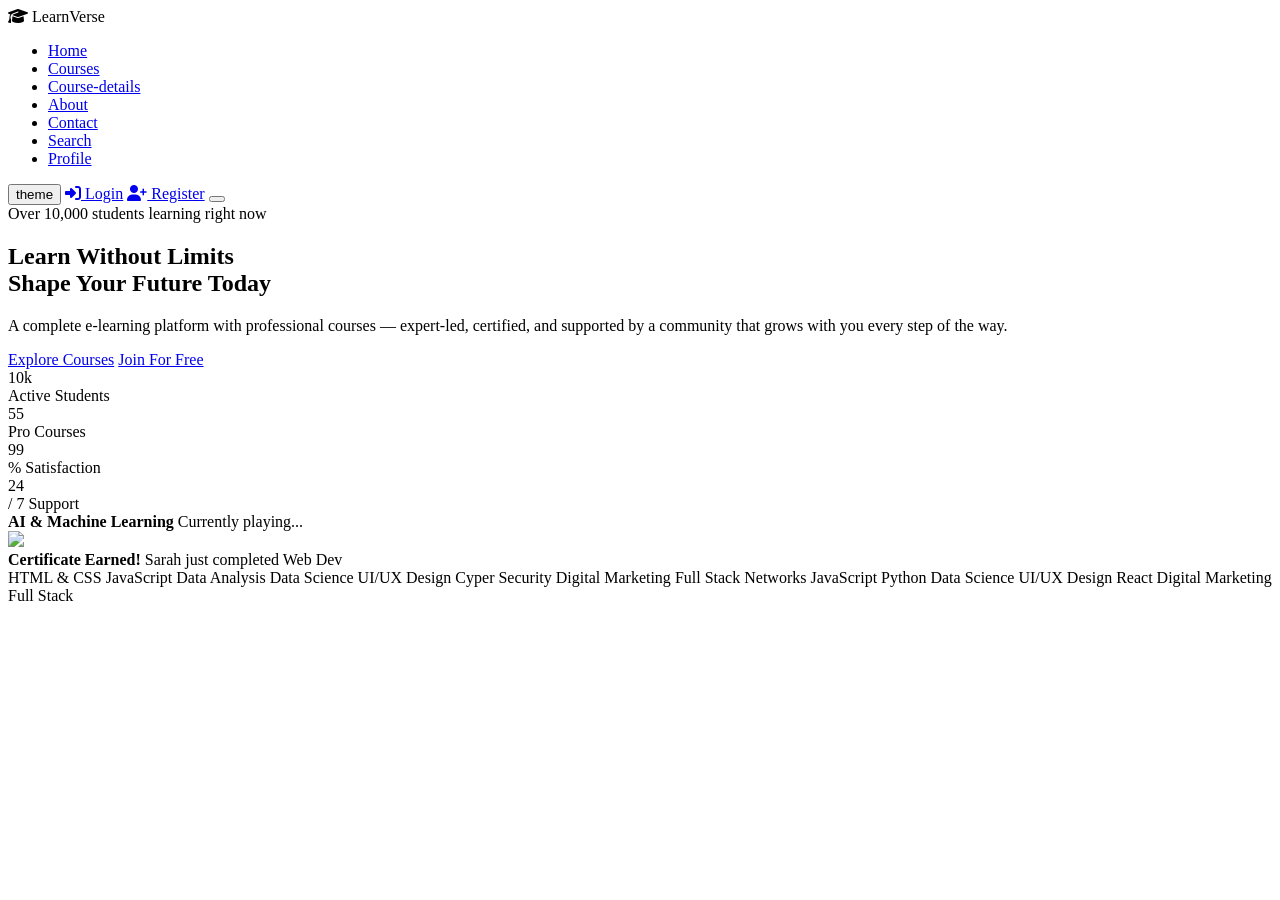
==== index.html @ dc3880ae "Add files via upload" ====
<!DOCTYPE html>
<html lang="en" data-theme="dark"
data-theme="light">
<head>
  <meta charset="UTF-8"/>
  <meta name="viewport" content="width=device-width, initial-scale=1.0"/>
  <title>LearnVerse  Learn Without Limits</title>
  <link rel="stylesheet" href="style.css"/>
  <link rel="stylesheet" href="https://cdnjs.cloudflare.com/ajax/libs/font-awesome/6.5.1/css/all.min.css">
    <script src="themes.js"></script>
</head>
<body>
<div class="bg-canvas"></div>
<div id="stars"></div>

<nav id="navbar">
  <div class="nav-left">
    <div class="logo"> <i class="fas fa-graduation-cap"></i> LearnVerse</div>
  </div>
<ul class="nav-links" id="navLinks">
     <li><a href="index.html" class="active">Home</a></li>
    <li><a href="courses.html">Courses</a></li>
    <li><a href="Artificial_Intelligence.html">Course-details</a></li>
    <li><a href="about.html" >About</a></li>
    <li><a href="contact.html">Contact</a></li>
    <li><a href="search.html">Search</a></li>
    <li><a href="profile.html">Profile</a></li>
  </ul>
  <div class="nav-right">
  <button class="theme-toggle" id="themeToggle">
  theme
  </button>
    <a href="Log-in.html" class="btn-nav-login"><i class="fas fa-sign-in-alt"></i> Login</a>
    <a href="register.html" class="btn-nav-register"><i class="fas fa-user-plus"></i> Register</a>
    <button class="hamburger" id="hamburger"></button>
  </div>
</nav>
<section class="hero" id="home">
  <div class="hero-content">
    <div class="hero-badge">
      <span class="badge-dot"></span>
      Over 10,000 students learning right now
    </div>
    <h1>Learn Without Limits<br><span class="accent">Shape Your Future Today</span></h1>
    <p>A complete e-learning platform with professional courses — expert-led, certified, and supported by a community that grows with you every step of the way.</p>
    <div class="hero-buttons">
      <a href="courses.html" class="btn-primary" target="_blank"> Explore Courses</a>
      <a href="Log-in.html" class="btn-secondary" taeget="_blank"> Join For Free</a>
    </div>
    <div class="hero-stats">
      <div class="stat"><div class="stat-num" data-target="10000">10k</div><div class="stat-label">Active Students</div></div>
      <div class="stat"><div class="stat-num" data-target="50">55</div><div class="stat-label">Pro Courses</div></div>
      <div class="stat"><div class="stat-num" data-target="98">99</div><div class="stat-label">% Satisfaction</div></div>
      <div class="stat"><div class="stat-num" data-target="24">24</div><div class="stat-label">/ 7 Support</div></div>
    </div>
  </div>
  <div class="hero-visual">
    <div class="hero-card floating">
      <div>
        <strong>AI & Machine Learning</strong>
        <span>Currently playing...</span>
      </div>
    </div>
    <div class="hero-img-wrap">

       <img src="photo-1522202176988-66273c2fd55f.jfif">
    </div>
    <div class="hero-card floating-2">
      <div>
        <strong>Certificate Earned!</strong>
        <span>Sarah just completed Web Dev</span>
      </div>
    </div>
  </div>
</section>
<div class="marquee-wrap">
  <div class="marquee-track">
    <span>HTML & CSS </span>
    <span> JavaScript</span>
    <span> Data Analysis</span>
    <span> Data Science</span>
    <span>UI/UX Design</span>
    <span> Cyper Security</span>
    <span> Digital Marketing</span>
    <span> Full Stack </span>
    <span> Networks</span>
    <span> JavaScript</span>
    <span> Python</span>
    <span> Data Science</span>
    <span> UI/UX Design</span>
    <span> React</span>
    <span> Digital Marketing</span>
    <span> Full Stack </span> 
  </div>
</div>
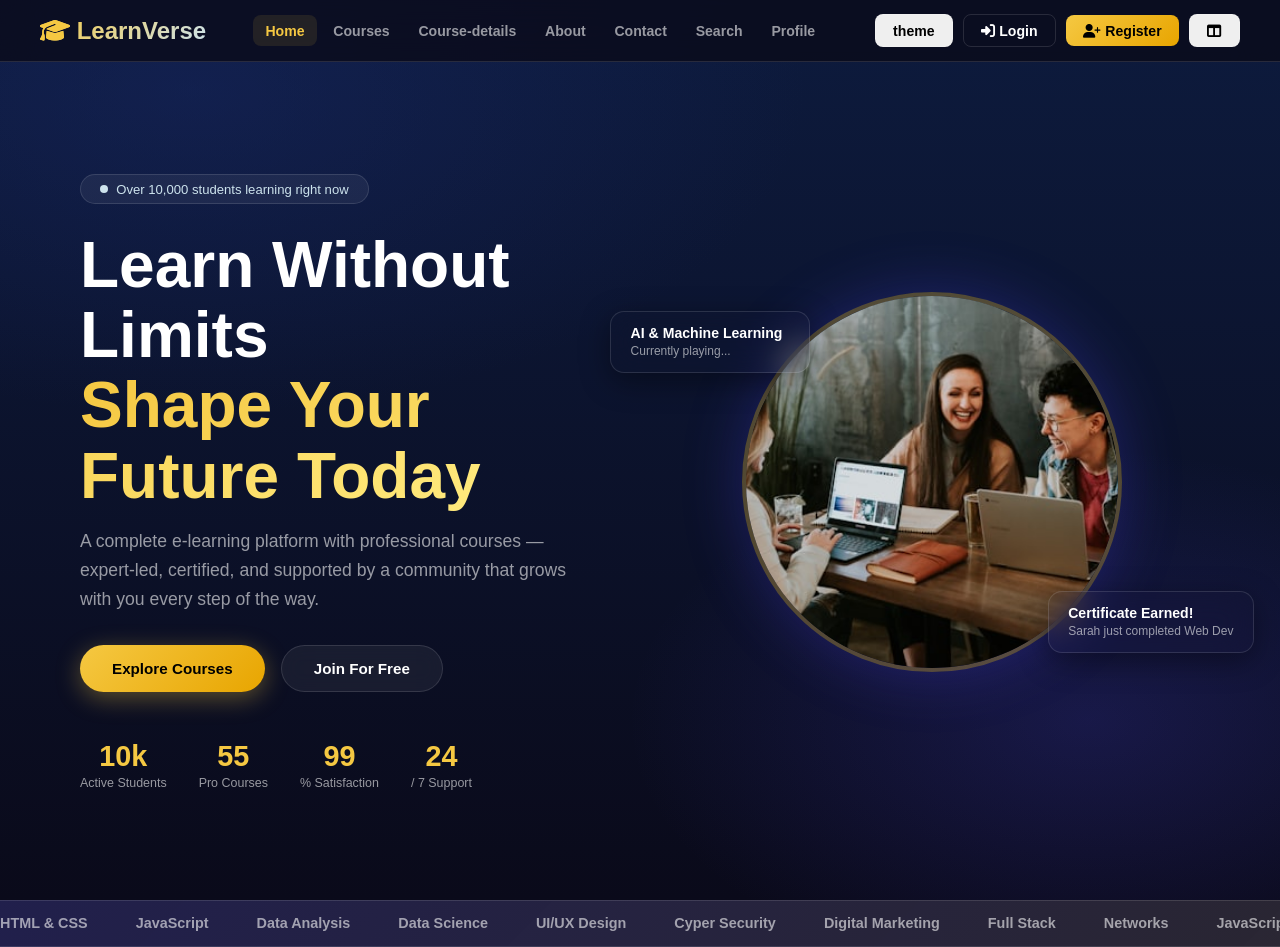
==== commit cd48e423: "index.html" ====
--- a/index.html
+++ b/index.html
@@ -33,6 +33,9 @@
     <a href="Log-in.html" class="btn-nav-login"><i class="fas fa-sign-in-alt"></i> Login</a>
     <a href="register.html" class="btn-nav-register"><i class="fas fa-user-plus"></i> Register</a>
     <button class="hamburger" id="hamburger"></button>
+    <button class="theme-toggle" id="layoutToggle" onclick="toggleLayout()">
+  <i class="fas fa-columns" id="layoutIcon"></i>
+    </button>
   </div>
 </nav>
 <section class="hero" id="home">
@@ -93,3 +96,6 @@
     <span> Full Stack </span> 
   </div>
 </div>
+</body>
+</html>
+
--- a/style.css
+++ b/style.css
@@ -0,0 +1,147 @@
+
+[data-theme="dark"] {
+  --bg:           #191932;
+  --bg-alt:       #0d1124;
+  --text:         #ffffff;
+  --text-muted:   rgba(255,255,255,0.58);
+  --text-faint:   rgba(255,255,255,0.32);
+  --glass:        rgba(255,255,255,0.06);
+  --glass-border: rgba(255,255,255,0.12);
+  --nav-bg:       rgba(10,10,26,0.80);
+  --card-bg:      rgba(48, 46, 46, 0.05);
+  --card-shadow:  rgba(0,0,0,0.4);
+}
+[data-theme="light"] {
+  --bg:           #f4f6ff;
+  --bg-card:      #ffffff;
+  --border:       rgba(79,70,229,0.15);
+  --text:         #0d1124;
+  --text-muted:   rgba(13,17,36,0.55);
+  --input-bg:     #f9fafe;
+  --glass:        rgb(255, 255, 255);
+  --card-shadow:  rgba(79,70,229,0.12);
+}
+:root {
+  --gold:    #f5c842;
+  --gold2:   #e8a500;
+  --violet:  #4f46e5;
+  --violet2: #7c3aed;
+  --sky:     #cde3ed;
+  --red:     #ef4444;
+  --green:   #22c55e;
+}
+*, *::before, *::after { box-sizing: border-box; margin: 0; padding: 0; }
+html { scroll-behavior: smooth; }
+body {
+  font-family: 'Plus Jakarta Sans', sans-serif;
+  background: var(--bg);
+  color: var(--text);
+  overflow-x: auto;
+  transition: background 0.4s, color 0.4s;
+}
+.bg-canvas {
+  position: fixed; inset: 0; z-index: 0; pointer-events: none;
+  transition: all 0.5s;
+}
+[data-theme="dark"] .bg-canvas {
+  background:
+    radial-gradient(ellipse 80% 60% at 15% 10%, #1a2a6c66 0%, transparent 60%),
+    radial-gradient(ellipse 60% 50% at 85% 80%, #4f46e533 0%, transparent 60%),
+    linear-gradient(180deg, #0d1b3e 0%, #0a0a1a 100%);
+}
+
+.star { position: fixed; border-radius: 50%; background: white; animation: twinkle var(--d,3s) infinite alternate ease-in-out; opacity: 0; pointer-events: none; }
+[data-theme="light"] #stars { opacity: 0; }
+@keyframes twinkle { 0%{opacity:0;transform:scale(0.8)} 100%{opacity:var(--op,.6);transform:scale(1.2)} }
+   nav {
+   position: fixed; top: 0px; width: 100%; z-index: 1000;
+   display: flex; align-items: center; justify-content: space-between;
+   padding: 0.9rem 2.5rem;
+   background: var(--nav-bg);
+   backdrop-filter: blur(22px);
+   border-bottom: 1px solid var(--glass-border);
+   transition: background 0.4s, border-color 0.4s;
+   animation: slideDown 0.7s ease both;
+   gap: 1rem;
+   }
+@keyframes slideDown { from{transform:translateY(-70px);opacity:0} to{transform:none;opacity:1} }
+
+.logo { font-size: 1.5rem; font-weight: 900; background: linear-gradient(135deg, var(--gold), var(--sky)); -webkit-background-clip: text; -webkit-text-fill-color: transparent; white-space: nowrap; }
+.logo i { -webkit-text-fill-color: var(--gold); }
+
+.nav-links { display: flex; gap: 0.2rem; list-style: none; flex: 1; justify-content: center; flex-wrap: wrap; }
+.nav-links a { color: var(--text-muted); 
+   text-decoration: none; font-size: 0.88rem; font-weight: 600; padding: 0.45rem 0.8rem;
+    border-radius: 8px; transition: all 0.2s; display: flex; align-items: center; gap: 0.35rem; }
+.nav-links a:hover, .nav-links a.active { color: var(--gold); background: rgba(245,200,66,0.1); }
+.nav-right { display: flex; align-items: center; gap: 0.6rem; flex-shrink: 0; }
+.theme-toggle{
+
+padding: 0.45rem 1.1rem; border-radius: 8px; border: 1.5px solid var(--glass-border); ; font-size: 0.88rem; font-weight: 700; transition: all 0.2s; white-space: nowrap;
+}
+.btn-nav-login { padding: 0.45rem 1.1rem; border-radius: 8px; border: 1.5px solid var(--glass-border); color: var(--text); text-decoration: none; font-size: 0.88rem; font-weight: 700; transition: all 0.2s; white-space: nowrap; }
+.btn-nav-login:hover { border-color: var(--gold); color: var(--gold); }
+.btn-nav-register { padding: 0.45rem 1.1rem; border-radius: 8px; background: linear-gradient(135deg, var(--gold), var(--gold2)); color: #000; text-decoration: none; font-size: 0.88rem; font-weight: 800; transition: all 0.2s; white-space: nowrap; }
+.btn-nav-register:hover { transform: scale(1.05); box-shadow: 0 4px 20px rgba(245,200,66,0.4); }
+
+.hamburger { display: none; background: var(--glass); border: 1.5px solid var(--glass-border); border-radius: 8px; padding: 0.45rem 0.6rem; cursor: pointer; color: var(--text); font-size: 1rem; }
+
+.hero {
+  position: relative; z-index: 1;
+  min-height: 100vh;
+  display: grid; grid-template-columns: 1fr 1fr;
+  align-items: center; gap: 3rem;
+  padding: 9rem 5rem 5rem;
+  max-width: 1400px; margin: 0 auto;
+}
+
+.hero-content { animation: fadeUp 0.9s 0.2s both; }
+
+.hero-badge { display: inline-flex; align-items: center; gap: 0.5rem; background: var(--glass); border: 1px solid var(--glass-border); padding: 0.4rem 1.2rem; border-radius: 30px; font-size: 0.82rem; color: var(--sky); margin-bottom: 1.6rem; }
+.badge-dot { width: 8px; height: 8px; border-radius: 50%; background: var(--sky); animation: pulse 1.5s infinite; }
+@keyframes pulse { 0%,100%{opacity:1;transform:scale(1)} 50%{opacity:.4;transform:scale(1.6)} }
+
+.hero h1 { font-size: clamp(2.5rem, 5vw, 4.5rem); font-weight: 900; line-height: 1.1; margin-bottom: 1rem; }
+.accent { background: linear-gradient(135deg, var(--gold), var(--gold-light, #ffe87a), var(--sky)); -webkit-background-clip: text; -webkit-text-fill-color: transparent; background-size: 200%; animation: shimmer 3.5s infinite linear; }
+@keyframes shimmer { 0%{background-position:0%} 100%{background-position:200%} }
+
+.hero p { font-size: 1.1rem; color: var(--text-muted); line-height: 1.8rem; margin-bottom: 2rem; max-width: 520px; }
+.hero-buttons { display: flex; gap: 1rem; flex-wrap: wrap; margin-bottom: 3rem; }
+.hero-stats { display: flex; gap: 2rem; flex-wrap: wrap; }
+.stat { text-align: center; }
+.stat-num { font-size: 1.8rem; font-weight: 900; color: var(--gold); }
+.stat-label { font-size: 0.78rem; color: var(--text-muted); margin-top: 0.2rem; }
+
+
+.hero-visual { position: relative; display: flex; align-items: center; justify-content: center; animation: fadeUp 0.9s 0.5s both; }
+.hero-img-wrap { width: 380px; height: 380px; border-radius: 50%; overflow: hidden; border: 4px solid rgba(245,200,66,0.3); box-shadow: 0 0 60px rgba(75, 67, 232, 0.3); }
+.hero-img-wrap img { width: 100%; height: 100%; object-fit: cover; }
+
+.hero-card { position: absolute; background: var(--card-bg); border: 1px solid var(--glass-border); backdrop-filter: blur(16px); border-radius: 14px; padding: 0.8rem 1.2rem; display: flex; align-items: center; gap: 0.8rem; box-shadow: 0 8px 30px var(--card-shadow); min-width: 200px; }
+.hero-card i { font-size: 1.6rem; color: var(--gold); }
+.hero-card strong { font-size: 0.88rem; display: block; color: var(--text); }
+.hero-card span { font-size: 0.75rem; color: var(--text-muted); }
+.floating { top: 5%; left: -10%; animation: float 4s ease-in-out infinite; }
+.floating-2 { bottom: 5%; right: -10%; animation: float 4s ease-in-out infinite 2s; }
+@keyframes float { 0%,100%{transform:translateY(0)} 50%{transform:translateY(-12px)} }
+
+
+.marquee-wrap { position: relative; z-index: 1; overflow: hidden; padding: 0.9rem 0; background: linear-gradient(135deg, rgba(79,70,229,0.15), rgba(245,200,66,0.08)); border-top: 1px solid var(--glass-border); border-bottom: 1px solid var(--glass-border); }
+.marquee-track { display: flex; gap: 3rem; white-space: nowrap; animation: marquee 25s linear infinite; }
+.marquee-track  span { font-size: 0.9rem; font-weight: 700; color: var(--text-muted); display: flex; align-items: center; gap: 0.5rem; }
+.marquee-track span i { color: var(--gold); font-size: 0.7rem; }
+@keyframes marquee { from{transform:translateX(0)} to{transform:translateX(-50%)} }
+
+.section { position: relative; z-index: 1; padding: 5rem 5%; }
+.section-alt { background: var(--bg-alt); transition: background 0.4s; }
+.section-header { text-align: center; margin-bottom: 3rem; }
+.section-tag { display: inline-flex; align-items: center; gap: 0.4rem; background: rgba(79,70,229,0.15); border: 1px solid rgba(79,70,229,0.3); color: var(--sky); font-size: 0.78rem; font-weight: 700; letter-spacing: 1.5px; text-transform: uppercase; padding: 0.35rem 1rem; border-radius: 30px; margin-bottom: 0.8rem; }
+.section-title { font-size: clamp(1.8rem, 3.5vw, 2.8rem); font-weight: 900; line-height: 1.2; margin-bottom: 0.8rem; }
+.section-sub { color: var(--text-muted); font-size: 1rem; max-width: 520px; margin: 0 auto; line-height: 1.8; }
+.btn-primary { display: inline-flex; align-items: center; gap: 0.45rem; padding: 0.85rem 2rem; border-radius: 40px; background: linear-gradient(135deg, var(--gold), var(--gold2)); color: #000; font-weight: 800; font-size: 0.95rem; border: none; cursor: pointer; text-decoration: none; font-family: inherit; transition: transform 0.25s, box-shadow 0.25s; box-shadow: 0 6px 25px rgba(245,200,66,0.35); }
+.btn-primary:hover { transform: translateY(-3px) scale(1.04); box-shadow: 0 12px 35px rgba(245,200,66,0.55); }
+.btn-primary.btn-sm { padding: 0.55rem 1.3rem; font-size: 0.85rem; border-radius: 30px; }
+
+.btn-secondary { display: inline-flex; align-items: center; gap: 0.45rem; padding: 0.85rem 2rem; border-radius: 40px; border: 1.5px solid var(--glass-border); background: var(--glass); color: var(--text); font-weight: 700; font-size: 0.95rem; cursor: pointer; backdrop-filter: blur(10px); text-decoration: none; font-family: inherit; transition: all 0.25s; }
+.btn-secondary:hover { border-color: var(--gold); background: rgba(245,200,66,0.08); transform: translateY(-3px); }
+
